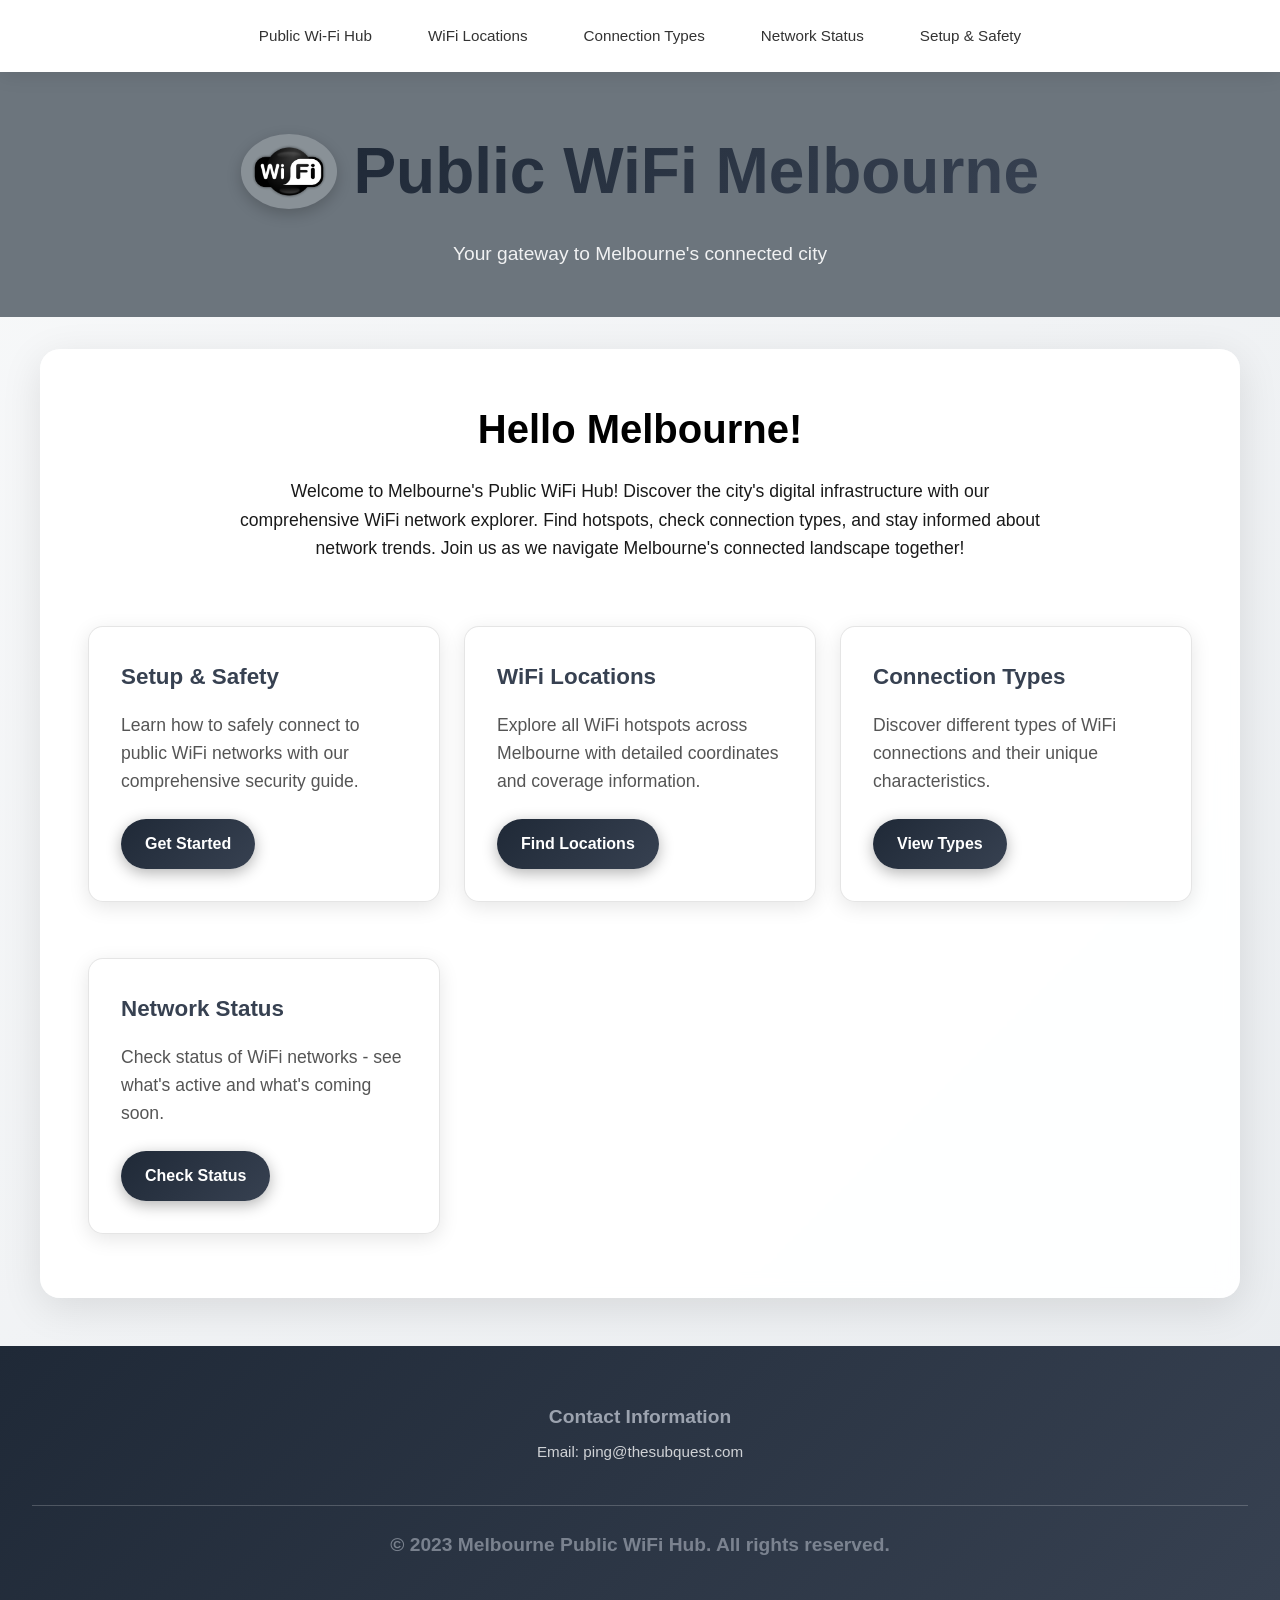
==== docs/index.html @ d6aefed1 "Migrate site from Google Cloud to GitHub Pages with static docs/ folder Co-authored-by: Karan-404 <1" ====
<!DOCTYPE html>
<html lang="en">
<head>
    <meta charset="UTF-8" />
    <meta name="viewport" content="width=device-width, initial-scale=1.0" />
    <title>Public WiFi Melbourne</title>
    <link rel="stylesheet" type="text/css" href="css/common.css" />
</head>
<body>

<div class="topnav">
    <a href="index.html">Public Wi-Fi Hub</a>
    <a href="location.html">WiFi Locations</a>
    <a href="type.html">Connection Types</a>
    <a href="status1.html">Network Status</a>
    <a href="setup.html">Setup &amp; Safety</a>
</div>

<div class="header">
    <h1>
        <img src="images/wifilogo.png" class="top-image" alt="WiFi logo" height="75">
        <span class="gradient-text">Public WiFi Melbourne</span>
    </h1>
    <p class="header-subtitle">Your gateway to Melbourne's connected city</p>
</div>

<div class="content">
    <div class="text-center mb-2">
        <h2 class="welcome-title">Hello Melbourne!</h2>
        <p class="welcome-text">
            Welcome to Melbourne's Public WiFi Hub! Discover the city's digital infrastructure with our comprehensive
            WiFi network explorer. Find hotspots, check connection types, and stay informed about network trends.
            Join us as we navigate Melbourne's connected landscape together!
        </p>
    </div>

    <div class="cards-grid">
        <div class="card">
            <h3 class="card-title">Setup &amp; Safety</h3>
            <p class="card-text">Learn how to safely connect to public WiFi networks with our comprehensive security guide.</p>
            <a href="setup.html" class="btn">Get Started</a>
        </div>

        <div class="card">
            <h3 class="card-title">WiFi Locations</h3>
            <p class="card-text">Explore all WiFi hotspots across Melbourne with detailed coordinates and coverage information.</p>
            <a href="location.html" class="btn">Find Locations</a>
        </div>

        <div class="card">
            <h3 class="card-title">Connection Types</h3>
            <p class="card-text">Discover different types of WiFi connections and their unique characteristics.</p>
            <a href="type.html" class="btn">View Types</a>
        </div>

        <div class="card">
            <h3 class="card-title">Network Status</h3>
            <p class="card-text">Check status of WiFi networks - see what's active and what's coming soon.</p>
            <a href="status1.html" class="btn">Check Status</a>
        </div>
    </div>
</div>

<div class="footer">
    <div class="footer-content">
        <div class="footer-section">
            <p class="footer-heading">Contact Information</p>
            <p class="footer-text">Email: ping@thesubquest.com</p>
        </div>
    </div>
    <div class="footer-bottom">
        <p class="footer-copyright">&copy; 2023 Melbourne Public WiFi Hub. All rights reserved.</p>
    </div>
</div>

</body>
</html>
---- docs/css/common.css ----
/* Modern and Professional Styles */
* {
   box-sizing: border-box;
   margin: 0;
   padding: 0;
}

body {
   font-family: 'Segoe UI', Tahoma, Geneva, Verdana, sans-serif;
   margin: 0;
   padding: 0;
   background: linear-gradient(135deg, #f8f9fa 0%, #e9ecef 100%);
   min-height: 100vh;
   color: #333;
   line-height: 1.6;
}

/* Modern Navigation Bar */
.topnav {
   background: rgba(255, 255, 255, 0.95);
   -webkit-backdrop-filter: blur(10px);
   backdrop-filter: blur(10px);
   box-shadow: 0 2px 20px rgba(0, 0, 0, 0.1);
   padding: 0 2rem;
   position: sticky;
   top: 0;
   z-index: 1000;
   display: flex;
   justify-content: center;
   flex-wrap: wrap;
}

.topnav a {
   display: inline-block;
   color: #333;
   text-align: center;
   padding: 1rem 1.5rem;
   text-decoration: none;
   font-weight: 500;
   font-size: 0.95rem;
   transition: all 0.3s ease;
   border-radius: 8px;
   margin: 0.5rem 0.25rem;
   position: relative;
   overflow: hidden;
}

.topnav a::before {
   content: '';
   position: absolute;
   top: 0;
   left: -100%;
   width: 100%;
   height: 100%;
   background: linear-gradient(90deg, transparent, rgba(0, 0, 0, 0.1), transparent);
   transition: left 0.5s;
}

.topnav a:hover::before {
   left: 100%;
}

.topnav a:hover {
   background: linear-gradient(135deg, #1f2937, #374151);
   color: white;
   transform: translateY(-2px);
   box-shadow: 0 5px 15px rgba(0, 0, 0, 0.3);
}

/* Modern Header */
.header {
   background: #6c757d;
   padding: 3rem 2rem;
   text-align: center;
   color: white;
}

.header h1 {
   font-size: clamp(2.5rem, 5vw, 4rem);
   font-weight: 700;
   margin-bottom: 1rem;
   color: #ffffff !important;
   display: flex;
   align-items: center;
   justify-content: center;
   gap: 1rem;
   flex-wrap: wrap;
}

.header h2,
.header h3,
.header h4,
.header h5,
.header h6,
.header p,
.header span,
.header div {
   color: #ffffff !important;
}

/* Content Area */
.content {
   background: rgba(255, 255, 255, 0.95);
   margin: 2rem auto;
   max-width: 1200px;
   padding: 3rem;
   border-radius: 20px;
   box-shadow: 0 10px 40px rgba(0, 0, 0, 0.1);
   -webkit-backdrop-filter: blur(10px);
   backdrop-filter: blur(10px);
}

.content p {
   font-size: 1.1rem;
   margin-bottom: 1.5rem;
   color: #555;
}

.content ul {
   list-style: none;
   padding: 0;
}

.content li {
   margin: 1rem 0;
   padding: 1rem;
   background: linear-gradient(135deg, #f8fafc, #f1f5f9);
   border-radius: 12px;
   border-left: 4px solid #374151;
   transition: all 0.3s ease;
}

.content li:hover {
   transform: translateX(10px);
   box-shadow: 0 5px 20px rgba(0, 0, 0, 0.2);
}

.content li a {
   color: #374151;
   text-decoration: none;
   font-weight: 600;
   font-size: 1.1rem;
   transition: color 0.3s ease;
}

.content li a:hover {
   color: #1f2937;
}

/* Modern Footer */
.footer {
   background: linear-gradient(135deg, #1f2937, #374151);
   color: #f8f9fa;
   padding: 3rem 2rem 2rem;
   text-align: center;
   margin-top: 3rem;
   position: relative;
}

.footer p {
   margin: 0.5rem 0;
   font-size: 0.95rem;
}

.footer p:first-child {
   font-size: 1.2rem;
   font-weight: 600;
   color: #9ca3af;
}

/* Logo Styling */
img.top-image {
   vertical-align: middle;
   border-radius: 50%;
   padding: 10px;
   background: rgba(255, 255, 255, 0.2);
   box-shadow: 0 5px 15px rgba(0, 0, 0, 0.2);
   transition: transform 0.3s ease;
}

img.top-image:hover {
   transform: scale(1.1) rotate(5deg);
}

/* Animations */
@keyframes fadeInUp {
   from {
      opacity: 0;
      transform: translateY(30px);
   }
   to {
      opacity: 1;
      transform: translateY(0);
   }
}

.content {
   animation: fadeInUp 0.8s ease-out;
}

.content li {
   animation: fadeInUp 0.8s ease-out;
   animation-fill-mode: both;
}

.content li:nth-child(1) { animation-delay: 0.1s; }
.content li:nth-child(2) { animation-delay: 0.2s; }
.content li:nth-child(3) { animation-delay: 0.3s; }
.content li:nth-child(4) { animation-delay: 0.4s; }

/* Button Styles */
.btn {
   display: inline-block;
   padding: 12px 24px;
   background: linear-gradient(135deg, #1f2937, #374151);
   color: white;
   text-decoration: none;
   border-radius: 50px;
   font-weight: 600;
   transition: all 0.3s ease;
   box-shadow: 0 4px 15px rgba(0, 0, 0, 0.3);
}

.btn:hover {
   transform: translateY(-2px);
   box-shadow: 0 8px 25px rgba(0, 0, 0, 0.4);
}

/* Cards */
.card {
   background: white;
   border-radius: 15px;
   padding: 2rem;
   box-shadow: 0 5px 20px rgba(0, 0, 0, 0.1);
   margin: 1rem 0;
   transition: all 0.3s ease;
   border: 1px solid rgba(0, 0, 0, 0.1);
}

.card:hover {
   transform: translateY(-5px);
   box-shadow: 0 10px 30px rgba(0, 0, 0, 0.15);
}

/* Status Card Styles */
.card-success {
   border-left-color: #374151;
   background: linear-gradient(135deg, #f8fafc, #f1f5f9);
}

.card-success:hover {
   box-shadow: 0 10px 30px rgba(0, 0, 0, 0.2);
}

.card-warning {
   border-left-color: #6b7280;
   background: linear-gradient(135deg, #f9fafb, #f3f4f6);
}

.card-warning:hover {
   box-shadow: 0 10px 30px rgba(107, 114, 128, 0.2);
}

/* Status Badge Styles */
.status-badge {
   display: inline-block;
   padding: 0.25rem 0.75rem;
   border-radius: 20px;
   font-size: 0.85rem;
   font-weight: 600;
   text-transform: uppercase;
   letter-spacing: 0.5px;
}

.status-active {
   background: #374151;
   color: white;
}

.status-future {
   background: #6b7280;
   color: white;
}

/* Simplified CSS Classes */
.header-subtitle {
   font-size: 1.2rem;
   margin-top: 1rem;
   opacity: 0.9;
   color: #ffffff !important;
}

.welcome-title {
   color: black !important;
   font-size: 2.5rem;
   margin-bottom: 1rem;
}

.welcome-text {
   font-size: 1.3rem;
   color: black !important;
   max-width: 800px;
   margin: 0 auto;
   opacity: 0.9;
}

.cards-grid {
   display: grid;
   grid-template-columns: repeat(auto-fit, minmax(300px, 1fr));
   gap: 1.5rem;
   margin-top: 3rem;
}

.card-title {
   color: #374151;
   margin-bottom: 1rem;
   font-size: 1.4rem;
}

.card-text {
   color: #666;
   margin-bottom: 1.5rem;
}

.footer-content {
   display: flex;
   justify-content: space-around;
   align-items: center;
   flex-wrap: wrap;
   gap: 2rem;
   margin-bottom: 2rem;
}

.footer-section {
   text-align: center;
}

.footer-title {
   font-size: 1.2rem;
   font-weight: 600;
   color: #9ca3af;
   margin-bottom: 0.5rem;
}

.footer-heading {
   font-weight: 600;
   margin-bottom: 0.5rem;
}

.footer-text {
   opacity: 0.8;
   margin: 0.25rem 0;
}

.footer-bottom {
   border-top: 1px solid rgba(255,255,255,0.2);
   padding-top: 1rem;
   text-align: center;
}

.footer-copyright {
   opacity: 0.7;
   margin: 0;
}

/* Modern Table Styles */
.table-container {
   overflow-x: auto;
   margin: 2rem 0;
   border-radius: 12px;
   box-shadow: 0 4px 15px rgba(0, 0, 0, 0.1);
   background: white;
}

.modern-table {
   width: 100%;
   border-collapse: collapse;
   background: white;
   border-radius: 12px;
   overflow: hidden;
   font-size: 0.95rem;
}

.modern-table thead {
   background: linear-gradient(135deg, #1f2937, #374151);
   color: white;
}

.modern-table th {
   padding: 1rem;
   text-align: left;
   font-weight: 600;
   font-size: 0.9rem;
   text-transform: uppercase;
   letter-spacing: 0.5px;
   border: none;
}

.modern-table td {
   padding: 1rem;
   border-bottom: 1px solid #e5e7eb;
   transition: background-color 0.2s ease;
}

.modern-table tbody tr:hover {
   background-color: #f8fafc;
   transform: scale(1.001);
}

.modern-table tbody tr:last-child td {
   border-bottom: none;
}

.modern-table tbody tr:nth-child(even) {
   background-color: #f9fafb;
}

.modern-table tbody tr:nth-child(even):hover {
   background-color: #f1f5f9;
}

/* Search Form Styles */
.search-form {
   background: linear-gradient(135deg, #f8fafc, #f1f5f9);
   padding: 2rem;
   border-radius: 12px;
   margin-bottom: 2rem;
   border-left: 4px solid #374151;
}

.search-form label {
   display: block;
   margin-bottom: 0.5rem;
   font-weight: 600;
   color: #333;
}

.search-form input[type="text"] {
   width: 100%;
   max-width: 400px;
   padding: 0.75rem;
   border: 2px solid #e5e7eb;
   border-radius: 8px;
   font-size: 1rem;
   transition: border-color 0.3s ease;
   margin-bottom: 1rem;
}

.search-form input[type="text"]:focus {
   outline: none;
   border-color: #374151;
   box-shadow: 0 0 0 3px rgba(55, 65, 81, 0.1);
}

.search-form input[type="submit"] {
   background: linear-gradient(135deg, #1f2937, #374151);
   color: white;
   border: none;
   padding: 0.75rem 2rem;
   border-radius: 8px;
   font-weight: 600;
   cursor: pointer;
   transition: all 0.3s ease;
   font-size: 0.95rem;
}

.search-form input[type="submit"]:hover {
   transform: translateY(-2px);
   box-shadow: 0 5px 15px rgba(0, 0, 0, 0.3);
}

.search-form select {
   width: 100%;
   max-width: 300px;
   padding: 0.75rem;
   border: 2px solid #e5e7eb;
   border-radius: 8px;
   font-size: 1rem;
   transition: border-color 0.3s ease;
   margin-bottom: 1rem;
   background: white;
}

.search-form select:focus {
   outline: none;
   border-color: #374151;
   box-shadow: 0 0 0 3px rgba(55, 65, 81, 0.1);
}

/* Table Header Styles */
.table-header {
   display: flex;
   justify-content: space-between;
   align-items: center;
   margin-bottom: 1rem;
   flex-wrap: wrap;
   gap: 1rem;
}

.table-title {
   color: #374151;
   font-size: 1.8rem;
   margin: 0;
   font-weight: 700;
}

.table-count {
   background: #374151;
   color: white;
   padding: 0.5rem 1rem;
   border-radius: 20px;
   font-size: 0.9rem;
   font-weight: 600;
}

/* Responsive Design */
@media (max-width: 768px) {
   .topnav {
      padding: 0 1rem;
      flex-direction: column;
      align-items: center;
   }
   
   .topnav a {
      width: 100%;
      text-align: center;
      margin: 0.25rem 0;
   }
   
   .header {
      padding: 2rem 1rem;
   }
   
   .header h1 {
      font-size: 2rem;
      flex-direction: column;
   }
   
   .content {
      margin: 1rem;
      padding: 2rem 1.5rem;
      border-radius: 15px;
   }
   
   .footer {
      padding: 2rem 1rem;
   }
   
   .modern-table {
      font-size: 0.85rem;
   }
   
   .modern-table th,
   .modern-table td {
      padding: 0.75rem 0.5rem;
   }
   
   .table-header {
      flex-direction: column;
      text-align: center;
   }
   
   .search-form {
      padding: 1.5rem;
   }
}

@media (max-width: 480px) {
   .header h1 {
      font-size: 1.8rem;
   }
   
   .content {
      padding: 1.5rem 1rem;
   }
   
   .content li {
      padding: 0.8rem;
   }
}

/* Loading Animation */
.loading-wave {
   display: inline-block;
   width: 4px;
   height: 20px;
   background: #374151;
   margin: 0 2px;
   animation: wave 1s infinite ease-in-out;
}

.loading-wave:nth-child(2) { animation-delay: 0.1s; }
.loading-wave:nth-child(3) { animation-delay: 0.2s; }

@keyframes wave {
   0%, 40%, 100% { transform: scaleY(0.4); }
   20% { transform: scaleY(1); }
}

/* Utility Classes */
.text-center { text-align: center; }
.mt-2 { margin-top: 2rem; }
.mb-2 { margin-bottom: 2rem; }
.gradient-text {
   background: linear-gradient(135deg, #1f2937, #374151);
   -webkit-background-clip: text;
   -webkit-text-fill-color: transparent;
   background-clip: text;
}
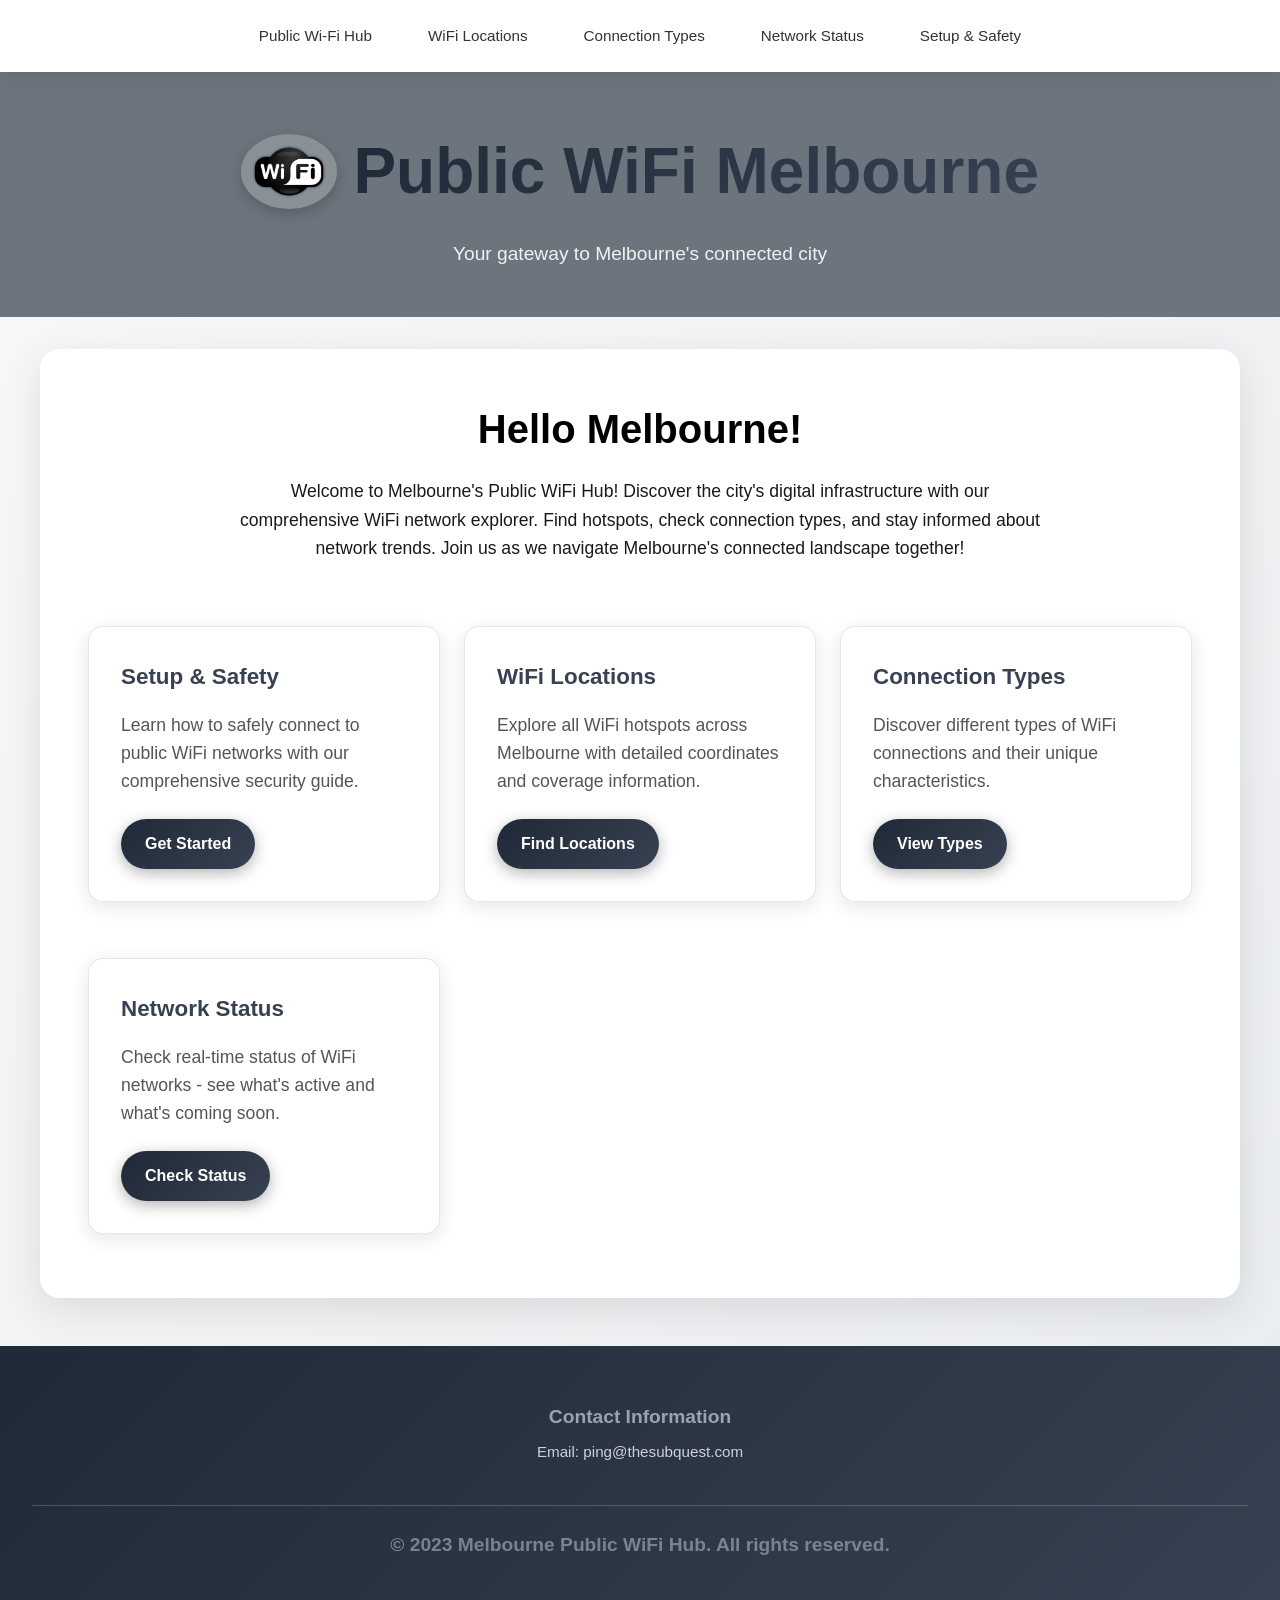
==== commit 9d1ec36e: "Sync docs/ HTML with final branch Java page files Co-authored-by: Karan-404 <152124926+Karan-404@use" ====
--- a/docs/index.html
+++ b/docs/index.html
@@ -3,7 +3,7 @@
 <head>
     <meta charset="UTF-8" />
     <meta name="viewport" content="width=device-width, initial-scale=1.0" />
-    <title>Public WiFi Melbourne</title>
+    <title>Homepage</title>
     <link rel="stylesheet" type="text/css" href="css/common.css" />
 </head>
 <body>
@@ -55,7 +55,7 @@
 
         <div class="card">
             <h3 class="card-title">Network Status</h3>
-            <p class="card-text">Check status of WiFi networks - see what's active and what's coming soon.</p>
+            <p class="card-text">Check real-time status of WiFi networks - see what's active and what's coming soon.</p>
             <a href="status1.html" class="btn">Check Status</a>
         </div>
     </div>
